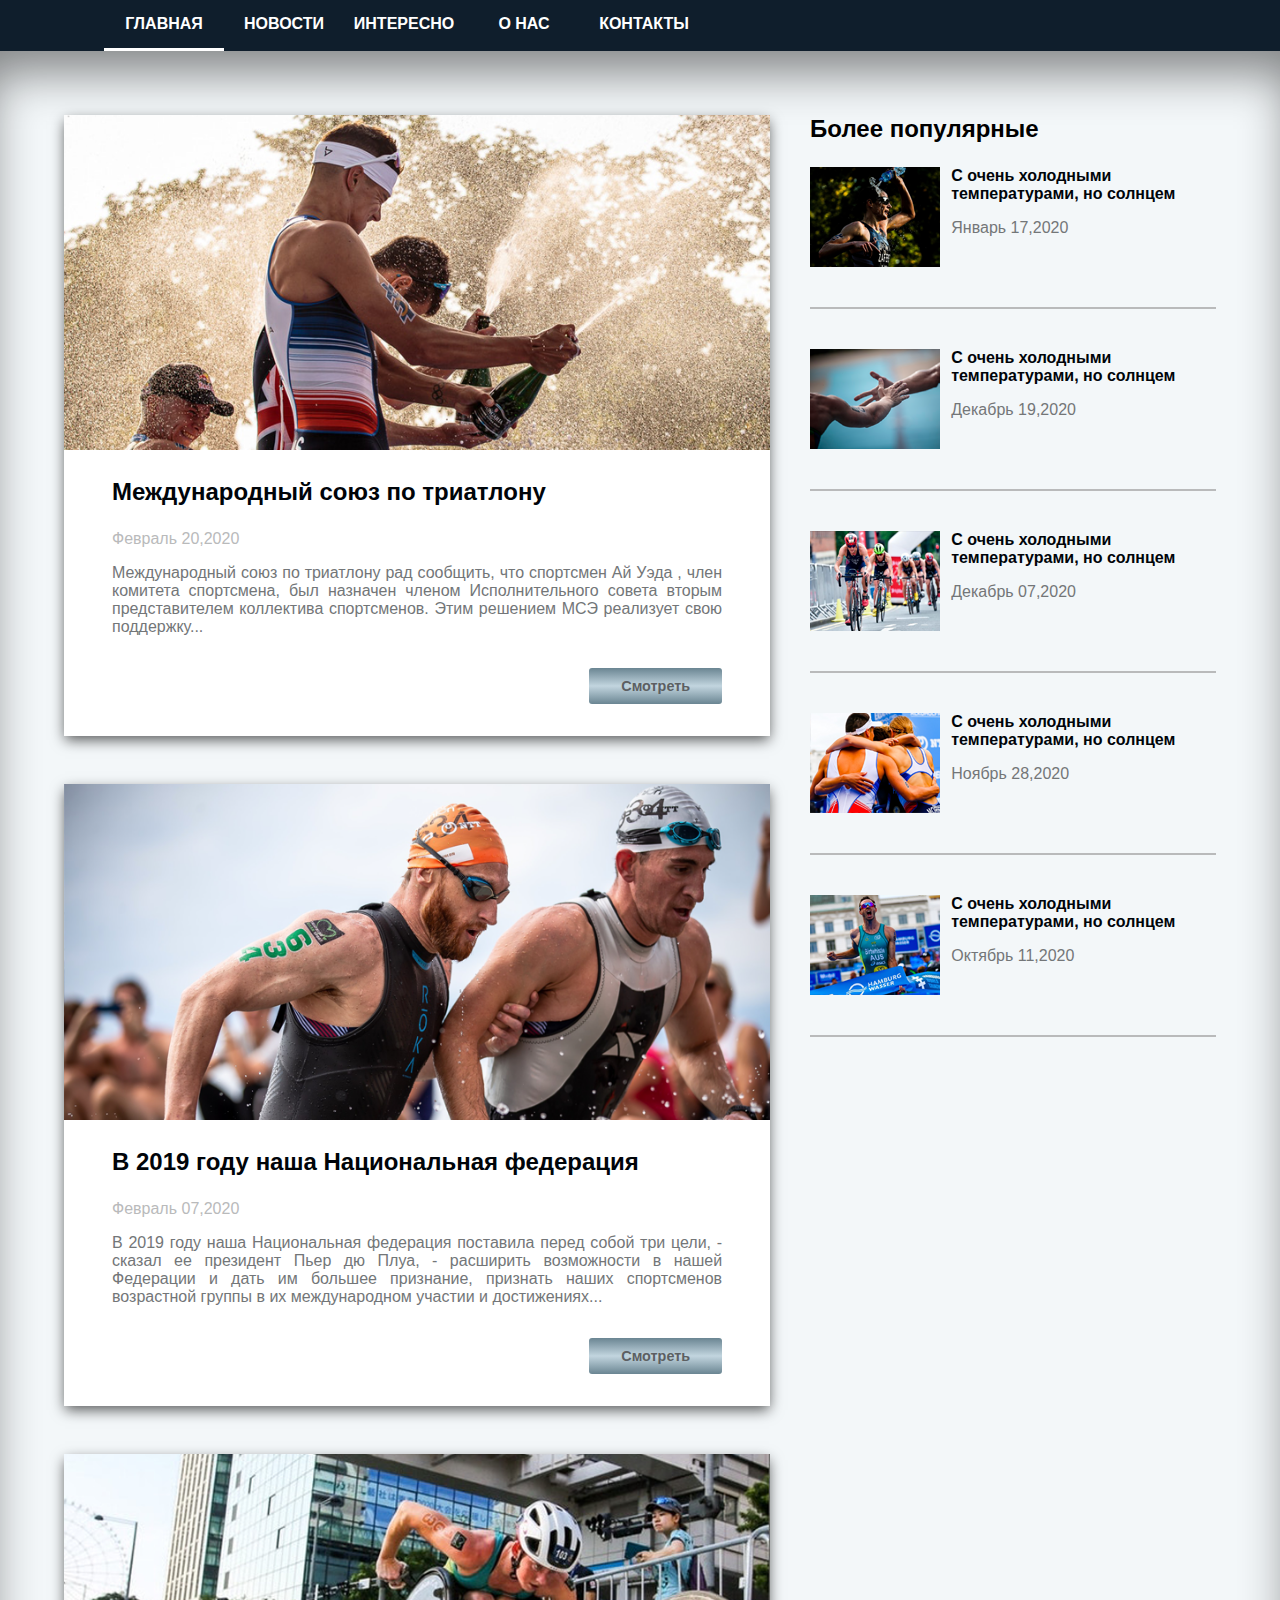
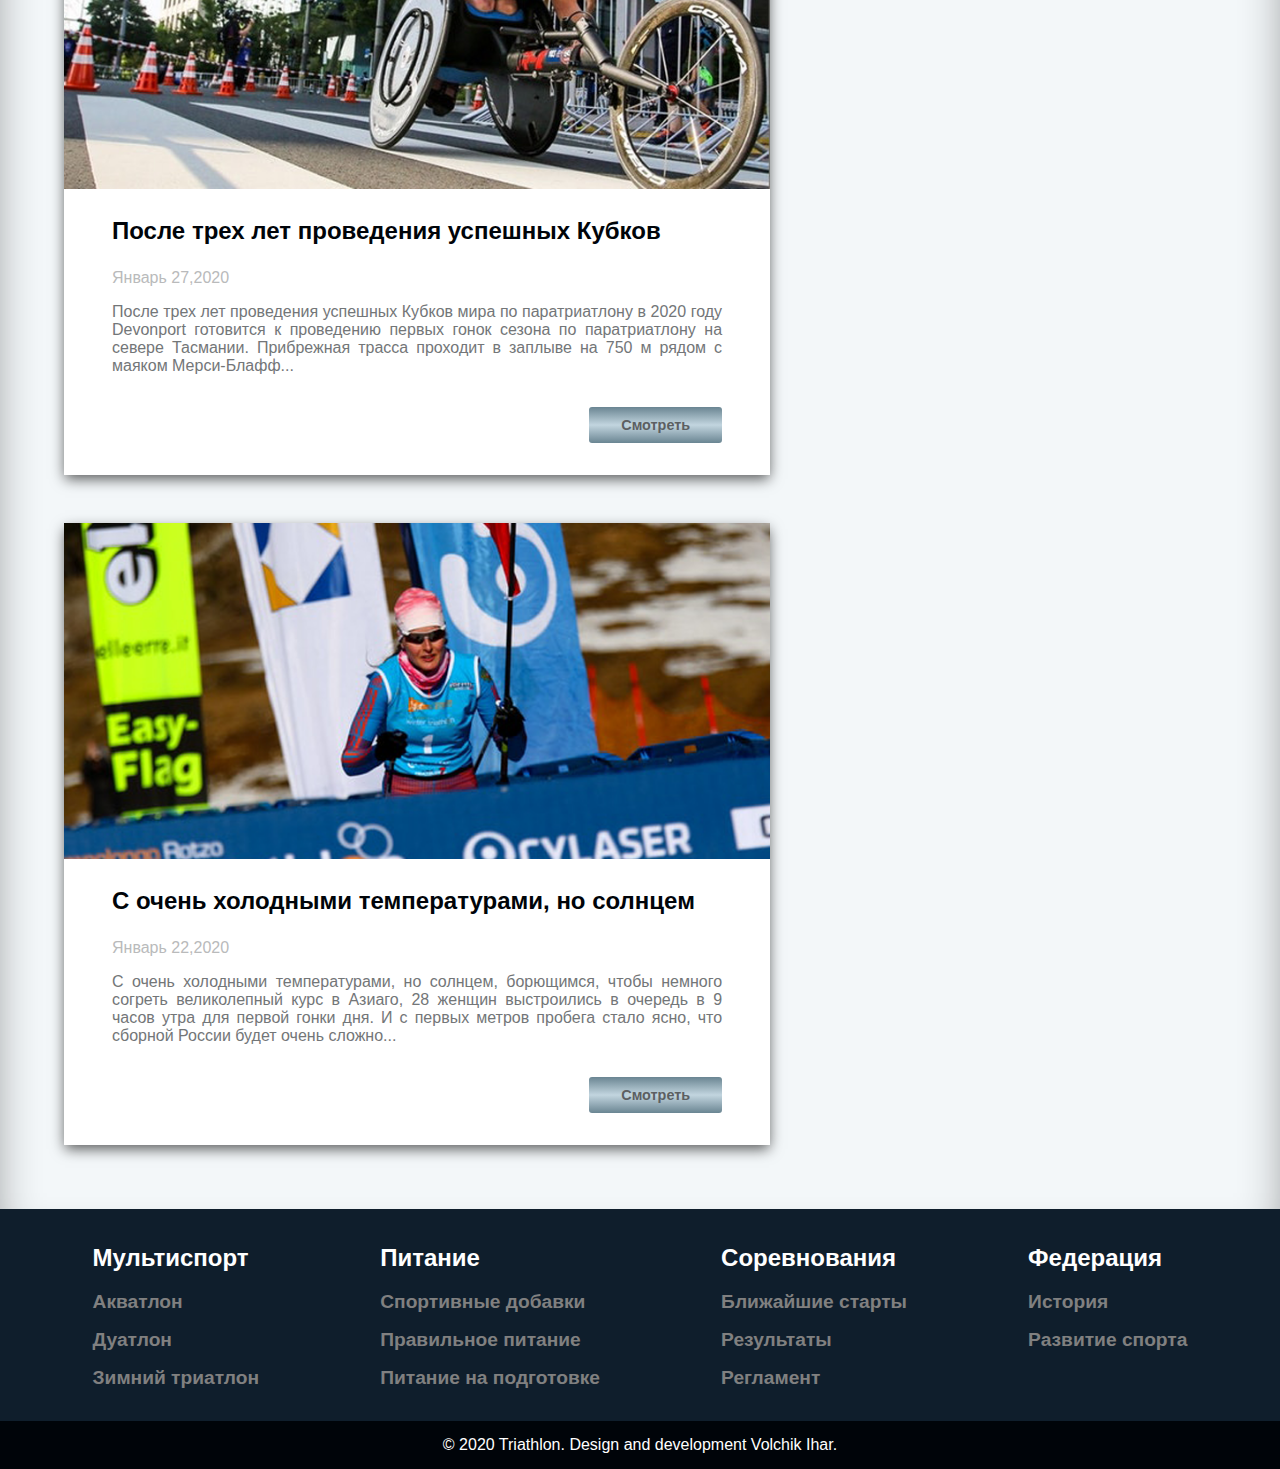
==== news/index.html @ 16bea39b "add page news" ====
<!DOCTYPE html>
<html lang="en">
<head>
  <meta charset="UTF-8">
  <title>Новости</title>
  <link rel="shorcut icon" href="../favicon.ico">
  <link rel="stylesheet" href="news.css">
  <link rel="stylesheet" href="../shared.css">
</head>
<body>
  <header class="main-header">
    <nav class="main-nav">
      <ul class="main-header__list">
        <li><a href="../index.html">Главная</a></li>
        <li><a href="index.html">Новости</a></li>
        <li><a href="#">Интересно</a></li>
        <li><a href="#">О нас</a></li>
        <li><a href="#">Контакты</a></li>
        <div class="nav-active"></div>
      </ul>
    </nav>
  </header>
  <div class="page">
    <section class="content">
      <div class="content-items">
        <div class="content-item">
          <img src="images/article_one_large.png" class="item-img" alt="">
          <h2 class="item-title">Международный союз по триатлону</h2>
          <p class="item-date">Февраль 20,2020</p>
          <p class="item-desc">Международный союз по триатлону рад сообщить, что спортсмен Ай Уэда , член комитета
            спортсмена, был назначен членом Исполнительного совета вторым представителем коллектива спортсменов. Этим
            решением МСЭ реализует свою поддержку...</p>
          <a class="content-btn" href="#" alt="">Смотреть</a>
        </div>
        <div class="content-item">
          <img class="item-img" src="images/article_two_large.png" alt="">
          <h2 class="item-title">В 2019 году наша Национальная федерация</h2>
          <p class="item-date">Февраль 07,2020</p>
          <p class="item-desc">В 2019 году наша Национальная федерация поставила перед собой три цели, - сказал ее
            президент Пьер дю Плуа, - расширить возможности в нашей Федерации и дать им большее признание, признать
            наших спортсменов возрастной группы в их международном участии и достижениях...</p>
          <a class="content-btn" href="#" alt="">Смотреть</a>
        </div>
        <div class="content-item">
          <img class="item-img" src="images/article_three_large.png" alt="">
          <h2 class="item-title">После трех лет проведения успешных Кубков</h2>
          <p class="item-date">Январь 27,2020</p>
          <p class="item-desc">После трех лет проведения успешных Кубков мира по паратриатлону в 2020 году Devonport
            готовится к проведению первых гонок сезона по паратриатлону на севере Тасмании. Прибрежная трасса проходит в
            заплыве на 750 м рядом с маяком Мерси-Блафф...</p>
          <a class="content-btn" href="#" alt="">Смотреть</a>
        </div>
        <div class="content-item">
          <img class="item-img" src="images/article_four_large.png" alt="">
          <h2 class="item-title">С очень холодными температурами, но солнцем</h2>
          <p class="item-date">Январь 22,2020</p>
          <p class="item-desc">С очень холодными температурами, но солнцем, борющимся, чтобы немного согреть
            великолепный курс в Азиаго, 28 женщин выстроились в очередь в 9 часов утра для первой гонки дня. И с первых
            метров пробега стало ясно, что сборной России будет очень сложно...</p>
          <a class="content-btn" href="#" alt="">Смотреть</a>
        </div>
      </div>
      <div class="content__popular">
        <h2 class="content-popular__title">Более популярные</h2>
        <div class="popular__item">
          <a href="#" class="popular__link">
            <img class="popular__img" src="images/popular_one.png" alt="">
            С очень холодными температурами, но солнцем</a>
          <p class="popular__date">Январь 17,2020</p>
        </div>
        <div class="popular__item">
          <a href="#" class="popular__link">
            <img class="popular__img" src="images/popular_two.png" alt="">
            С очень холодными температурами, но солнцем</a>
          <p class="popular__date">Декабрь 19,2020</p>
        </div>
        <div class="popular__item">
          <a href="#" class="popular__link">
            <img class="popular__img" src="images/popular_three.png" alt="">
            С очень холодными температурами, но солнцем</a>
          <p class="popular__date">Декабрь 07,2020</p>
        </div>
        <div class="popular__item">
          <a href="#" class="popular__link">
            <img class="popular__img" src="images/popular_four.png" alt="">
            С очень холодными температурами, но солнцем</a>
          <p class="popular__date">Ноябрь 28,2020</p>
        </div>
        <div class="popular__item">
          <a href="#" class="popular__link">
            <img class="popular__img" src="images/popular_five.png" alt="">
            С очень холодными температурами, но солнцем</a>
          <p class="popular__date">Октябрь 11,2020</p>
        </div>
      </div>
    </section>
  </div>
  <footer>
    <div class="accordion-nav">
      <ul id="accordion">
        <li class="accordion-list">
          <div class="accordion-title">
            <span>Мультиспорт</span>
          </div>
          <ul class="accordion-submenu">
            <li><a href="#">Акватлон</a></li>
            <li><a href="#">Дуатлон</a></li>
            <li><a href="#">Зимний триатлон</a></li>
          </ul>
        </li>
        <li class="accordion-list">
          <div class="accordion-title">
            <span>Питание</span>
          </div>
          <ul class="accordion-submenu">
            <li><a href="#">Спортивные добавки</a></li>
            <li><a href="#">Правильное питание</a></li>
            <li><a href="#">Питание на подготовке</a></li>
          </ul>
        </li>
        <li class="accordion-list">
          <div class="accordion-title">
            <span>Соревнования</span>
          </div>
          <ul class="accordion-submenu">
            <li><a href="#">Ближайшие старты</a></li>
            <li><a href="#">Результаты</a></li>
            <li><a href="#">Регламент</a></li>
          </ul>
        </li>
        <li class="accordion-list">
          <div class="accordion-title">
            <span>Федерация</span>
          </div>
          <ul class="accordion-submenu">
            <li><a href="#">История</a></li>
            <li><a href="#">Развитие спорта</a></li>
          </ul>
        </li>
      </ul>
    </div>
    <div class="footer-law">
      <p>© 2020 Triathlon. Design and development Volchik Ihar.</p>
    </div>
  </footer>
  <script src="../main.js"></script>
</body>
</html>
---- news/news.css ----
.page {
    background-color: #F3F7F9;
    -webkit-box-shadow: inset 0 31px 47px -9px rgba(0, 0, 0, 0.46);
    box-shadow: inset 0 31px 47px -9px rgba(0, 0, 0, 0.46);
}

.content {
    display: flex;
    flex-direction: row;
    margin: 0 auto;
    padding: 4rem 4rem 1rem 4rem;
}

.content-items {
    width: 80%;
    margin-right: 2.5rem;
}

.content-item {
    max-width: 800px;
    margin-bottom: 3rem;
    background-color: white;
    -webkit-box-shadow: 0 5px 13px -1px rgba(0, 0, 0, 0.64);
    box-shadow: 0 5px 13px -1px rgba(0, 0, 0, 0.64);
}

.item-img {
    width: 100%;
    height: auto;
}

.item-title {
    margin: 1.5rem 3rem;
    color: #000409;
}

.item-date {
    margin-left: 3rem;
    color: #B9BABB;
}

.item-desc {
    margin: 0 3rem 2rem 3rem;
    color: #737678;
    text-align: justify;
}

.content-btn {
    margin: 0 3rem 2rem;
    float: right;
    display: inline-block;
    box-sizing: border-box;
    line-height: 2.5;
    padding: 0 2rem;
    border-radius: 3px;
    color: #5C5F62;
    font-size: 90%;
    font-weight: 700;
    text-decoration: none;
    text-align: center;
    background: linear-gradient(to bottom, #6A8592, #C2D5DF, #6A8592);
}

.content-btn:hover {
    background: linear-gradient(to bottom, #C2D5DF, #6A8592, #C2D5DF);
    color: white;
}

.content-item:after {
    content: '';
    display: block;
    clear: both;
}

.content__popular {

}

.content-popular__title {
    margin: 0 0 1.5rem;
}

.popular__item {
    margin-bottom: 2.5rem;
    box-sizing: border-box;
    border-bottom: 2px solid #B9BABB;;
    padding-bottom: 1.5rem;
    width: 100%;
    height: auto;
}

.popular__link {
    color: #000409;
    text-decoration: none;
    font-weight: 700;
    text-align: right;
    cursor: pointer;
}

.popular__img {
    margin-right: 0.7rem;
    float: left;
}

.popular__date {
    color: #737678;
}

.popular__date:after {
    display: block;
    content: '';
    clear: both;
}
---- shared.css ----
body {
    margin: 0;
    padding: 0;
    background: linear-gradient(to bottom, #C2D5DF, #F3F7F9);
    background-repeat: no-repeat;
    font-family: Ubuntu, sans-serif;
}

.main-header {
    background-color: #0F1E2C;
}

.main-nav {
    display: flex;
    flex-direction: row;
    justify-content: flex-start;
    margin-left: 4rem;
}

.main-header__list {
    font-size: 0;
}

.main-header__list li {
    display: inline-block;
    line-height: 3rem;
}

.main-header__list li a {
    display: block;
    width: 120px;
    color: #ffffff;
    text-decoration: none;
    text-transform: uppercase;
    font-size: 1rem;
    text-align: center;
    font-weight: bold;
}

.main-header__list li a:hover {
    color: grey;
    transition: all .33s linear;
    -webkit-transition: all .33s linear;
    -ms-transition: all .33s linear;
}

.nav-active {
    width: 120px;
    height: 3px;
    background: #fff;
}

.main-header__list li:nth-child(1) ~ .nav-active {
    transition: all .33s linear;
    -webkit-transition: all .33s linear;
    -ms-transition: all .33s linear;
}

.main-header__list li:nth-child(2):hover ~ .nav-active {
    transform: translate(120px);
    -webkit-transform: translate(120px);
    -ms-transform: translate(120px);
    transition: all .33s linear;
    -webkit-transition: all .33s linear;
    -ms-transition: all .33s linear;
}

.main-header__list li:nth-child(3):hover ~ .nav-active {
    transform: translate(120px);
    -webkit-transform: translate(240px);
    -ms-transform: translate(240px);
    transition: all .33s linear;
    -webkit-transition: all .33s linear;
    -ms-transition: all .33s linear;
}

.main-header__list li:nth-child(4):hover ~ .nav-active {
    transform: translate(120px);
    -webkit-transform: translate(360px);
    -ms-transform: translate(360px);
    transition: all .33s linear;
    -webkit-transition: all .33s linear;
    -ms-transition: all .33s linear;
}

.main-header__list li:nth-child(5):hover ~ .nav-active {
    transform: translate(120px);
    -webkit-transform: translate(480px);
    -ms-transform: translate(480px);
    transition: all .33s linear;
    -webkit-transition: all .33s linear;
    -ms-transition: all .33s linear;
}

main {
    width: 88%;
    margin: 0 auto;
    background-color: white;
}


footer {
    margin: 0;
}

.accordion-nav {
    padding: 0 2rem;
    background-color: #0F1E2C;
}

#accordion {
    display: flex;
    flex-direction: row;
    justify-content: space-around;
    padding: 0;
    margin: 0;
    list-style-type: none;
}

.accordion-list {
    margin: 1em 0;
    padding: 0 1em;
}

.accordion-title {
    margin: 0.8em 0;
    color: white;
    font-size: 1.5em;
    font-weight: bold;
}

.accordion-submenu {
    padding: 0;
}

.accordion-submenu li {
    margin-bottom: 1rem;
    list-style-type: none;
}

.accordion-submenu li a {
    color: gray;
    text-decoration: none;
    font-size: 1.2em;
    font-weight: bold;
    cursor: pointer;
}

.accordion-submenu li a:hover {
    color: white;
}

.footer-law {
    line-height: 3rem;
    width: 100%;
    background-color: #000409;
}

.footer-law p {
    margin: 0;
    color: white;
    text-align: center;
}

@media screen and (max-width: 950px) {
    .main-nav {
        justify-content: center;
        margin-left: 0;
    }
}

@media screen and (max-width: 768px) {
    .main-nav {
        display: flex;
        justify-content: center;
        margin-left: 0;
    }

    .main-header__list {
        padding: 0;
    }

    .main-header__list li a {
        width: 92px;
        font-size: 0.9rem;
    }

    .nav-active {
        width: 92px;
    }

    .main-header__list li:nth-child(1) ~ .nav-active {
        transition: all .33s linear;
        -webkit-transition: all .33s linear;
    }

    .main-header__list li:nth-child(2):hover ~ .nav-active {
        transform: translate(92px);
        -webkit-transform: translate(92px);
        transition: all .33s linear;
        -webkit-transition: all .33s linear;
    }

    .main-header__list li:nth-child(3):hover ~ .nav-active {
        transform: translate(92px);
        -webkit-transform: translate(184px);
        transition: all .33s linear;
        -webkit-transition: all .33s linear;
    }

    .main-header__list li:nth-child(4):hover ~ .nav-active {
        transform: translate(92px);
        -webkit-transform: translate(276px);
        transition: all .33s linear;
        -webkit-transition: all .33s linear;
    }

    .main-header__list li:nth-child(5):hover ~ .nav-active {
        transform: translate(92px);
        -webkit-transform: translate(368px);
        transition: all .33s linear;
        -webkit-transition: all .33s linear;
    }

    .accordion-nav {
        padding: 0;
        background-color: #C2D5DF;
    }

    #accordion {
        width: 100%;
        margin: 0 auto;
        padding: 0;
        flex-direction: column;
        list-style-type: none;
    }

    .accordion-list {
        padding: 0;
        margin: 0;
    }

    .accordion-title {
        margin: 0;
        box-shadow: inset rgba(0, 0, 0, 0.7) 0 -1px 5px,
        inset rgba(252, 255, 255, 0.2) 0 1px 5px,
        rgba(0, 0, 0, 0.3) 0 1px 5px -1px;
        background-color: #0F1E2C;
        color: white;
        font-weight: bold;
        font-size: 1.2em;
        text-align: center;
        line-height: 2.3;
        cursor: pointer;
    }

    .accordion-title.active + .accordion-submenu {
        display: block;
    }

    .accordion-submenu {
        display: none;
        padding: 0;
    }

    .accordion-submenu li {
        margin: 0;
        list-style-type: none;
        line-height: 2.5;
    }

    .accordion-submenu li a {
        display: block;
        padding: 0 0 0 2.5rem;
        box-shadow: 0 3px 5px rgba(0, 0, 0, 9), 0 12px 8px rgba(0, 0, 0, 0.9);
        color: #45484C;
        background-color: white;
        text-decoration: none;
        font-size: 1em;
        font-weight: bold;
        cursor: pointer;
    }

    .accordion-submenu li a:hover {
        color: white;
        background-color: rgba(194, 213, 223, 1);;
    }
}

@media screen and (max-width: 480px) {
    .main-header__list {
        display: flex;
        flex-flow: column wrap;
    }

    .main-header__list li a {
        padding: 0.3rem;
        border-top: 1px solid rgba(255, 255, 255, 0.3);
        border-bottom: 1px solid rgba(0, 0, 0, 0.1);
        font-size: 0.9rem;
        text-align: center;
    }

    .main-header__list li a:hover {
        transition: none;
    }

    .main-header__list li:first-child a {
        border-top: none;
    }

    .main-header__list li:last-of-type a {
        border-bottom: none;
    }

    .nav-active {
        display: none;
    }

    main {
        width: 100%;
    }

    .footer_nav {
        display: none;
    }
}
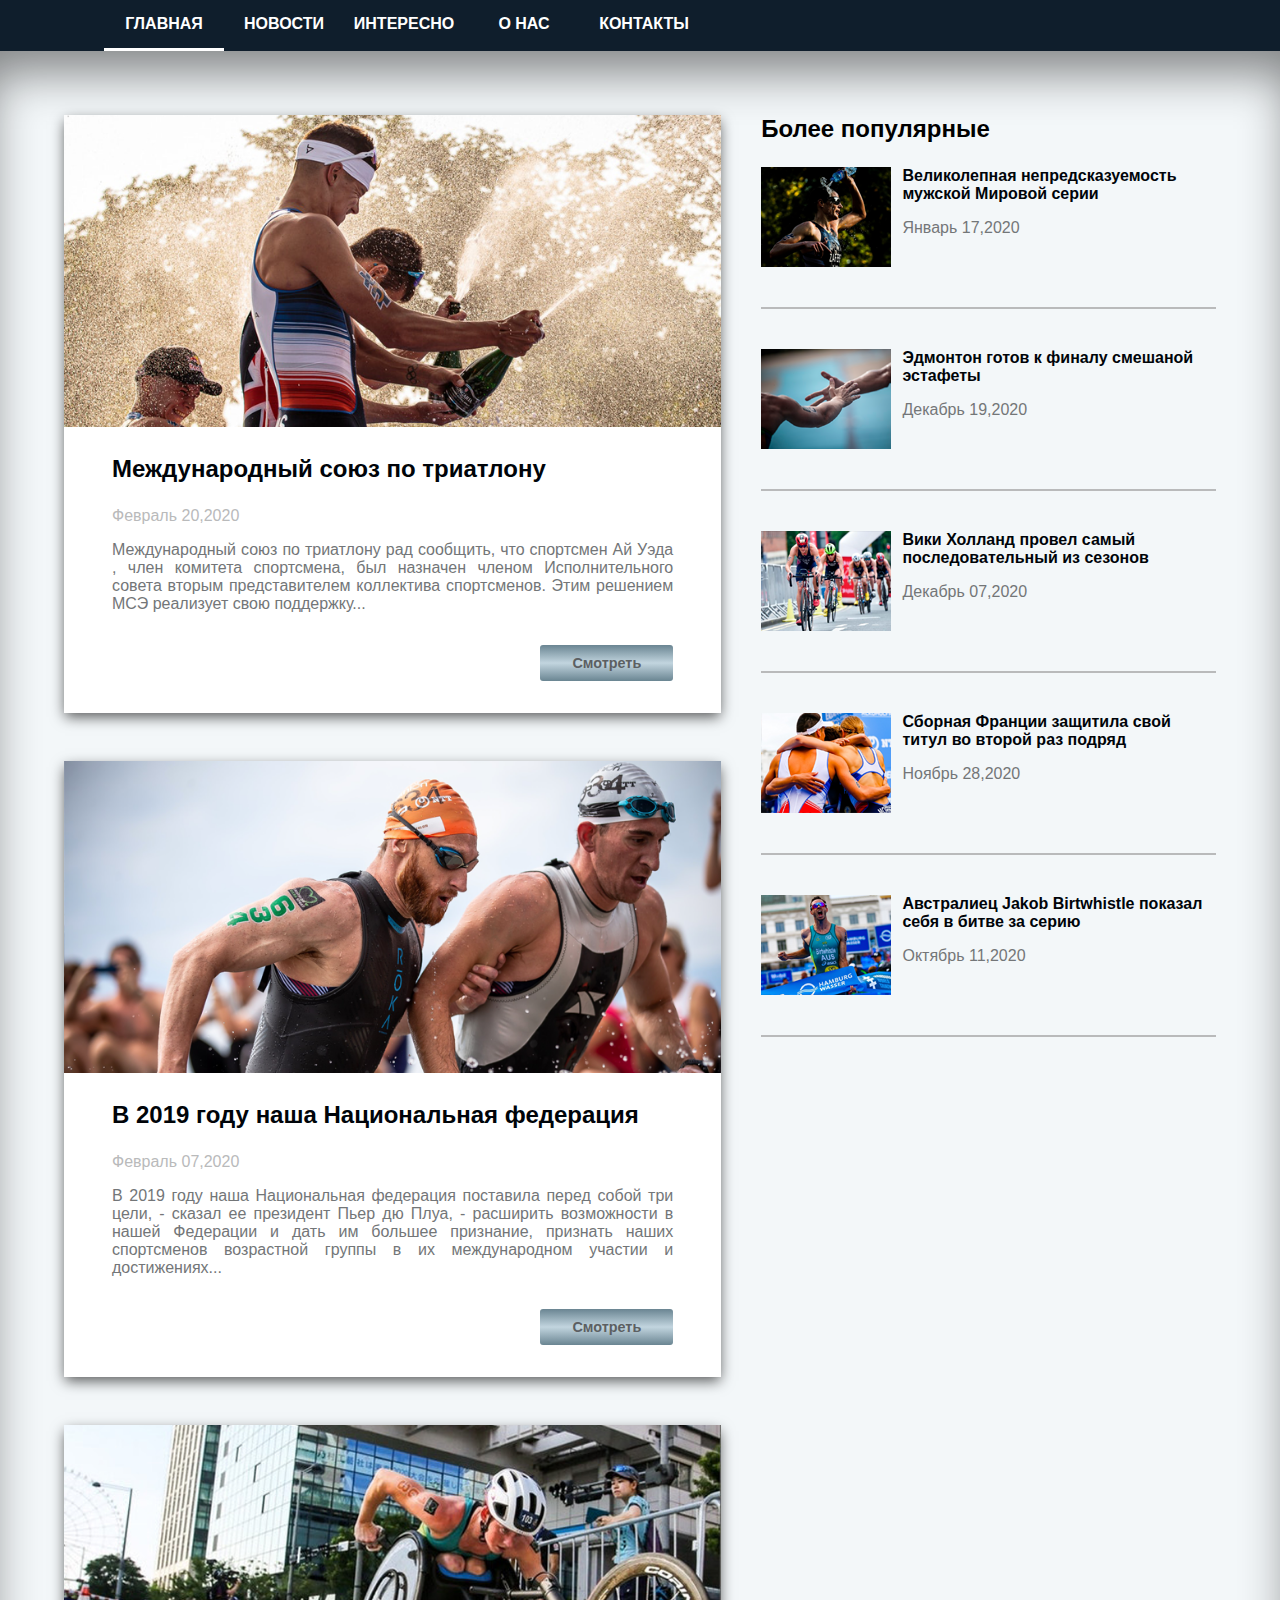
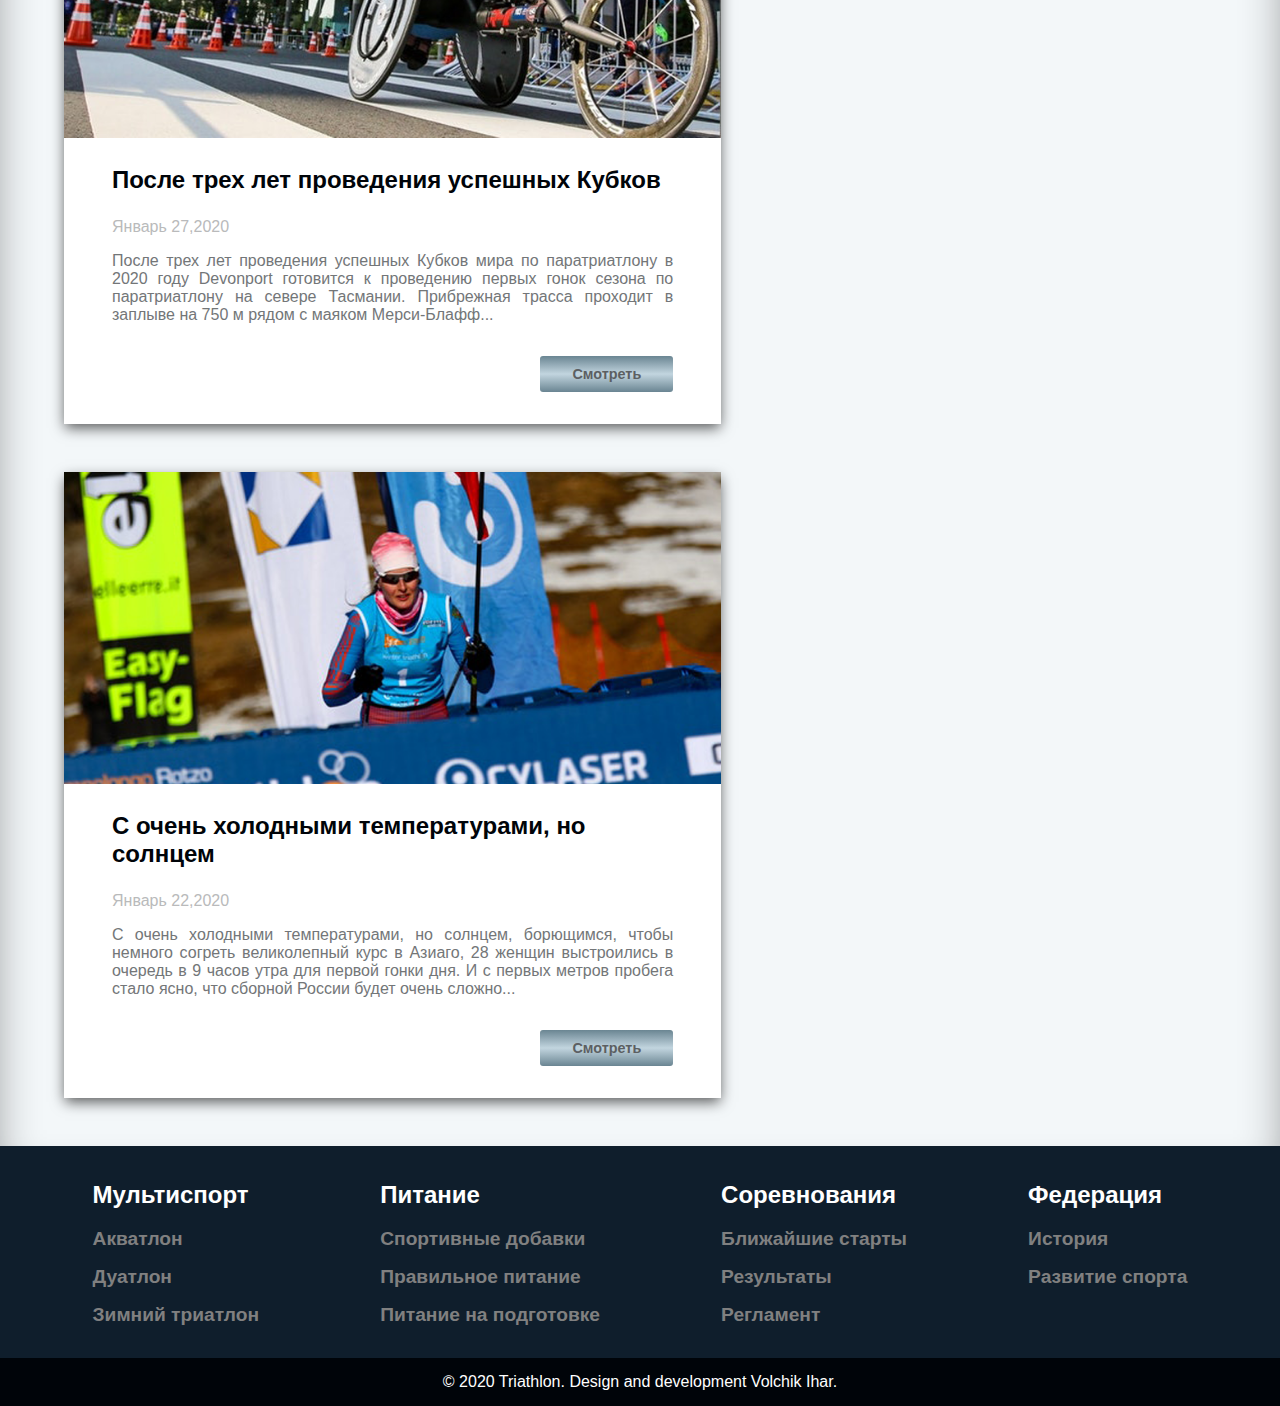
==== commit bd91bcb5: "finish page news" ====
--- a/news/index.html
+++ b/news/index.html
@@ -2,6 +2,7 @@
 <html lang="en">
 <head>
   <meta charset="UTF-8">
+  <meta name="viewport" content="width=device-width, initial-scale=1">
   <title>Новости</title>
   <link rel="shorcut icon" href="../favicon.ico">
   <link rel="stylesheet" href="news.css">
@@ -24,7 +25,7 @@
     <section class="content">
       <div class="content-items">
         <div class="content-item">
-          <img src="images/article_one_large.png" class="item-img" alt="">
+          <img class="item-img" src="images/article_one_large.png" alt="">
           <h2 class="item-title">Международный союз по триатлону</h2>
           <p class="item-date">Февраль 20,2020</p>
           <p class="item-desc">Международный союз по триатлону рад сообщить, что спортсмен Ай Уэда , член комитета
@@ -65,31 +66,31 @@
         <div class="popular__item">
           <a href="#" class="popular__link">
             <img class="popular__img" src="images/popular_one.png" alt="">
-            С очень холодными температурами, но солнцем</a>
+            Великолепная непредсказуемость мужской Мировой серии</a>
           <p class="popular__date">Январь 17,2020</p>
         </div>
         <div class="popular__item">
           <a href="#" class="popular__link">
             <img class="popular__img" src="images/popular_two.png" alt="">
-            С очень холодными температурами, но солнцем</a>
+            Эдмонтон готов к финалу смешаной эстафеты</a>
           <p class="popular__date">Декабрь 19,2020</p>
         </div>
         <div class="popular__item">
           <a href="#" class="popular__link">
             <img class="popular__img" src="images/popular_three.png" alt="">
-            С очень холодными температурами, но солнцем</a>
+            Вики Холланд провел самый последовательный из сезонов</a>
           <p class="popular__date">Декабрь 07,2020</p>
         </div>
         <div class="popular__item">
           <a href="#" class="popular__link">
             <img class="popular__img" src="images/popular_four.png" alt="">
-            С очень холодными температурами, но солнцем</a>
+            Сборная Франции защитила свой титул во второй раз подряд</a>
           <p class="popular__date">Ноябрь 28,2020</p>
         </div>
         <div class="popular__item">
           <a href="#" class="popular__link">
             <img class="popular__img" src="images/popular_five.png" alt="">
-            С очень холодными температурами, но солнцем</a>
+            Австралиец Jakob Birtwhistle показал себя в битве за серию</a>
           <p class="popular__date">Октябрь 11,2020</p>
         </div>
       </div>
--- a/news/news.css
+++ b/news/news.css
@@ -8,7 +8,7 @@
     display: flex;
     flex-direction: row;
     margin: 0 auto;
-    padding: 4rem 4rem 1rem 4rem;
+    padding: 4rem 4rem 0 4rem;
 }
 
 .content-items {
@@ -17,7 +17,6 @@
 }
 
 .content-item {
-    max-width: 800px;
     margin-bottom: 3rem;
     background-color: white;
     -webkit-box-shadow: 0 5px 13px -1px rgba(0, 0, 0, 0.64);
@@ -53,12 +52,12 @@
     line-height: 2.5;
     padding: 0 2rem;
     border-radius: 3px;
+    background: linear-gradient(to bottom, #6A8592, #C2D5DF, #6A8592);
     color: #5C5F62;
     font-size: 90%;
     font-weight: 700;
     text-decoration: none;
     text-align: center;
-    background: linear-gradient(to bottom, #6A8592, #C2D5DF, #6A8592);
 }
 
 .content-btn:hover {
@@ -83,7 +82,7 @@
 .popular__item {
     margin-bottom: 2.5rem;
     box-sizing: border-box;
-    border-bottom: 2px solid #B9BABB;;
+    border-bottom: 2px solid #B9BABB;
     padding-bottom: 1.5rem;
     width: 100%;
     height: auto;
@@ -97,6 +96,10 @@
     cursor: pointer;
 }
 
+.popular__link:hover {
+    color: grey;
+}
+
 .popular__img {
     margin-right: 0.7rem;
     float: left;
@@ -110,4 +113,90 @@
     display: block;
     content: '';
     clear: both;
+}
+
+@media screen and (max-width: 950px) {
+    .content {
+        display: flex;
+        flex-direction: column-reverse;
+        padding: 3rem 3rem 0 3rem;
+    }
+
+    .content-items {
+        width: 100%;
+        margin: 0 auto;
+    }
+
+    .content-item {
+        margin-bottom: 2rem;
+    }
+
+    .content__popular {
+        display: flex;
+        flex-direction: row;
+        flex-wrap: nowrap;
+        justify-content: space-around;
+        padding-bottom: 1.2rem;
+    }
+
+    .content-popular__title {
+        display: none;
+    }
+
+    .popular__item {
+        width: 20%;
+        margin: 0 0.2rem;
+        border-bottom: none;
+    }
+
+    .popular__link {
+        font-size: 0.8em;
+    }
+
+    .popular__img {
+        float: none;
+        margin: 0;
+        width: 100%;
+        height: auto;
+    }
+
+    .popular__date {
+        display: none;
+    }
+}
+
+@media screen and (max-width: 768px) {
+    .content {
+        padding: 2rem 2rem 0 2rem;
+    }
+
+    .content__popular {
+        display: none;
+    }
+}
+
+@media screen and (max-width: 480px) {
+    .content {
+        padding: 1rem 1rem 0 1rem;
+    }
+
+    .content-item {
+        margin-bottom: 1rem;
+    }
+
+    .item-title {
+        margin: 1rem 2rem;
+    }
+
+    .item-date {
+        margin-left: 2rem;
+    }
+
+    .item-desc {
+        margin: 0 2rem 1rem 2rem;
+    }
+
+    .content-btn {
+        margin: 0 2rem 1rem;
+    }
 }--- a/shared.css
+++ b/shared.css
@@ -321,9 +321,17 @@
         width: 100%;
     }
 
+    .accordion-title {
+        font-size: 1.1em;
+    }
+
     .footer_nav {
         display: none;
     }
-}
-
-
+
+    .footer-law p {
+        font-size: 0.8em;
+    }
+}
+
+
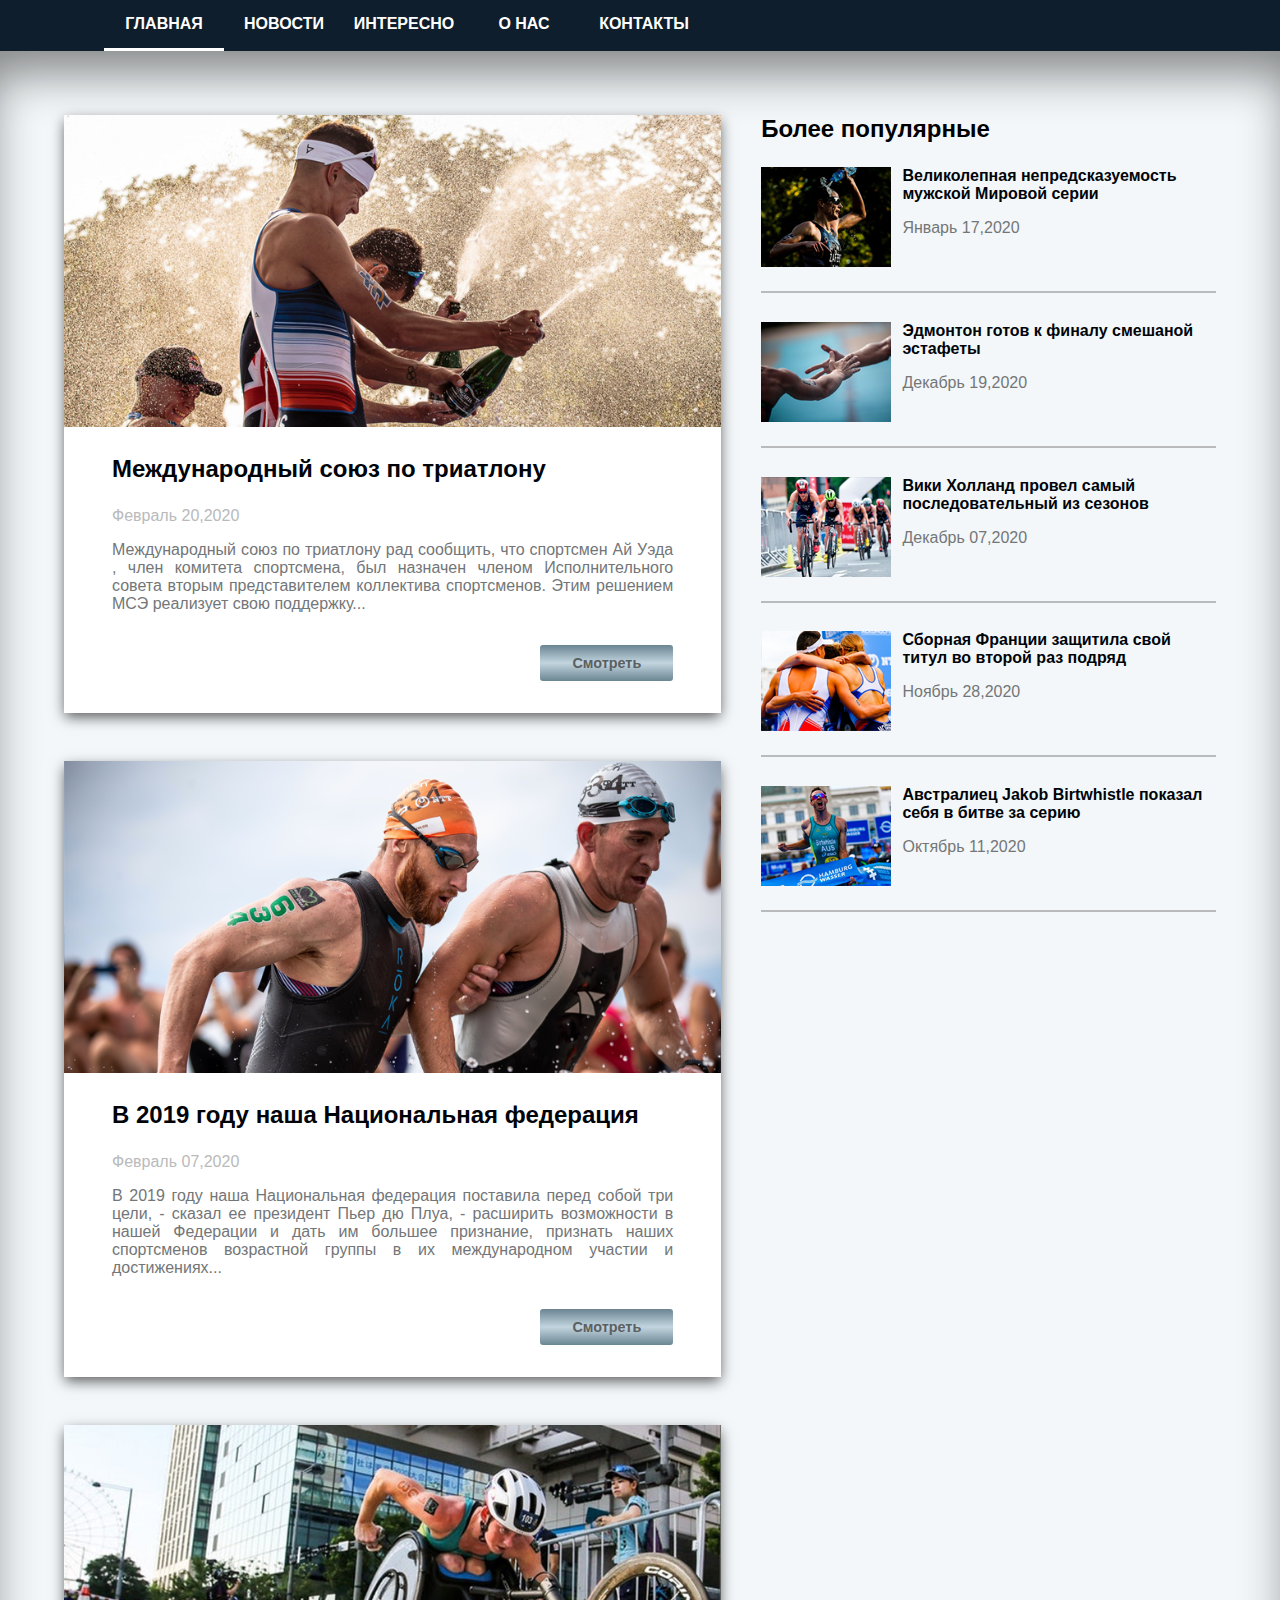
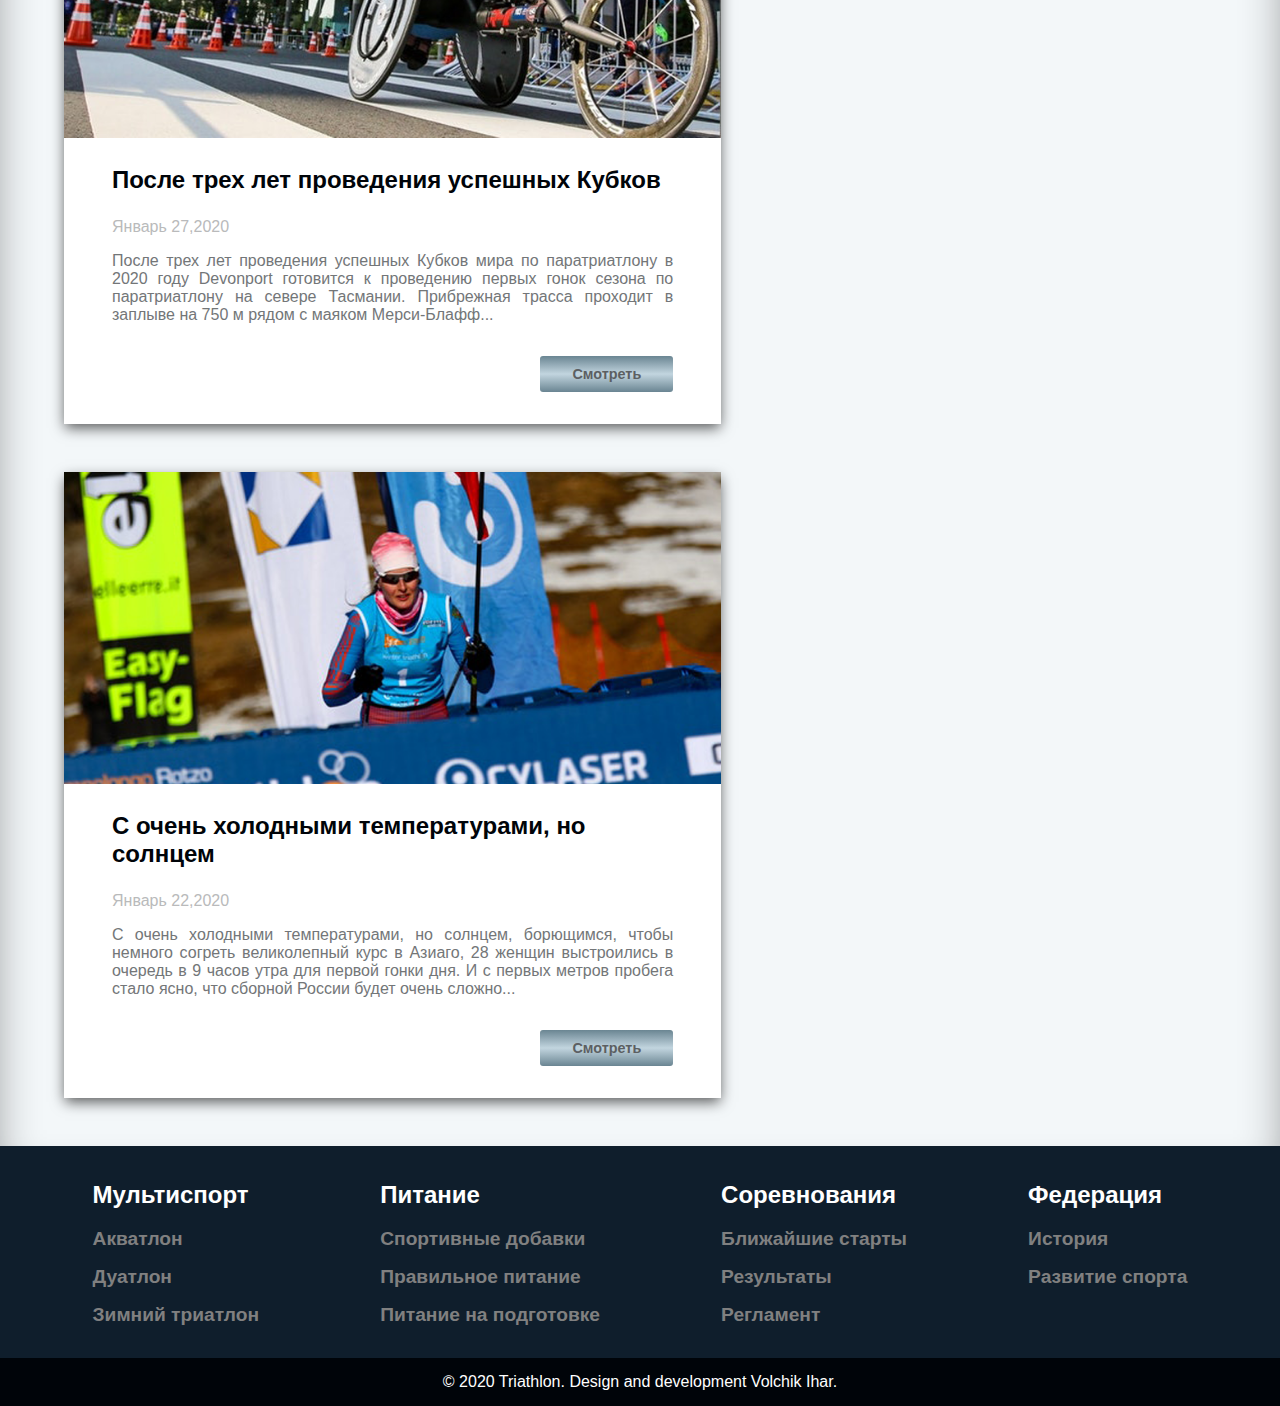
==== commit ad4b5b65: "add pages with news" ====
--- a/news/index.html
+++ b/news/index.html
@@ -31,7 +31,7 @@
           <p class="item-desc">Международный союз по триатлону рад сообщить, что спортсмен Ай Уэда , член комитета
             спортсмена, был назначен членом Исполнительного совета вторым представителем коллектива спортсменов. Этим
             решением МСЭ реализует свою поддержку...</p>
-          <a class="content-btn" href="#" alt="">Смотреть</a>
+          <a class="content-btn" href="../page/page.html" alt="">Смотреть</a>
         </div>
         <div class="content-item">
           <img class="item-img" src="images/article_two_large.png" alt="">
@@ -40,7 +40,7 @@
           <p class="item-desc">В 2019 году наша Национальная федерация поставила перед собой три цели, - сказал ее
             президент Пьер дю Плуа, - расширить возможности в нашей Федерации и дать им большее признание, признать
             наших спортсменов возрастной группы в их международном участии и достижениях...</p>
-          <a class="content-btn" href="#" alt="">Смотреть</a>
+          <a class="content-btn" href="../page/page_news_two.html" alt="">Смотреть</a>
         </div>
         <div class="content-item">
           <img class="item-img" src="images/article_three_large.png" alt="">
@@ -49,7 +49,7 @@
           <p class="item-desc">После трех лет проведения успешных Кубков мира по паратриатлону в 2020 году Devonport
             готовится к проведению первых гонок сезона по паратриатлону на севере Тасмании. Прибрежная трасса проходит в
             заплыве на 750 м рядом с маяком Мерси-Блафф...</p>
-          <a class="content-btn" href="#" alt="">Смотреть</a>
+          <a class="content-btn" href="../page/page_news_three.html" alt="">Смотреть</a>
         </div>
         <div class="content-item">
           <img class="item-img" src="images/article_four_large.png" alt="">
--- a/news/news.css
+++ b/news/news.css
@@ -71,16 +71,12 @@
     clear: both;
 }
 
-.content__popular {
-
-}
-
 .content-popular__title {
     margin: 0 0 1.5rem;
 }
 
 .popular__item {
-    margin-bottom: 2.5rem;
+    margin-bottom: 1.8rem;
     box-sizing: border-box;
     border-bottom: 2px solid #B9BABB;
     padding-bottom: 1.5rem;
@@ -109,7 +105,7 @@
     color: #737678;
 }
 
-.popular__date:after {
+.popular__item:after {
     display: block;
     content: '';
     clear: both;
